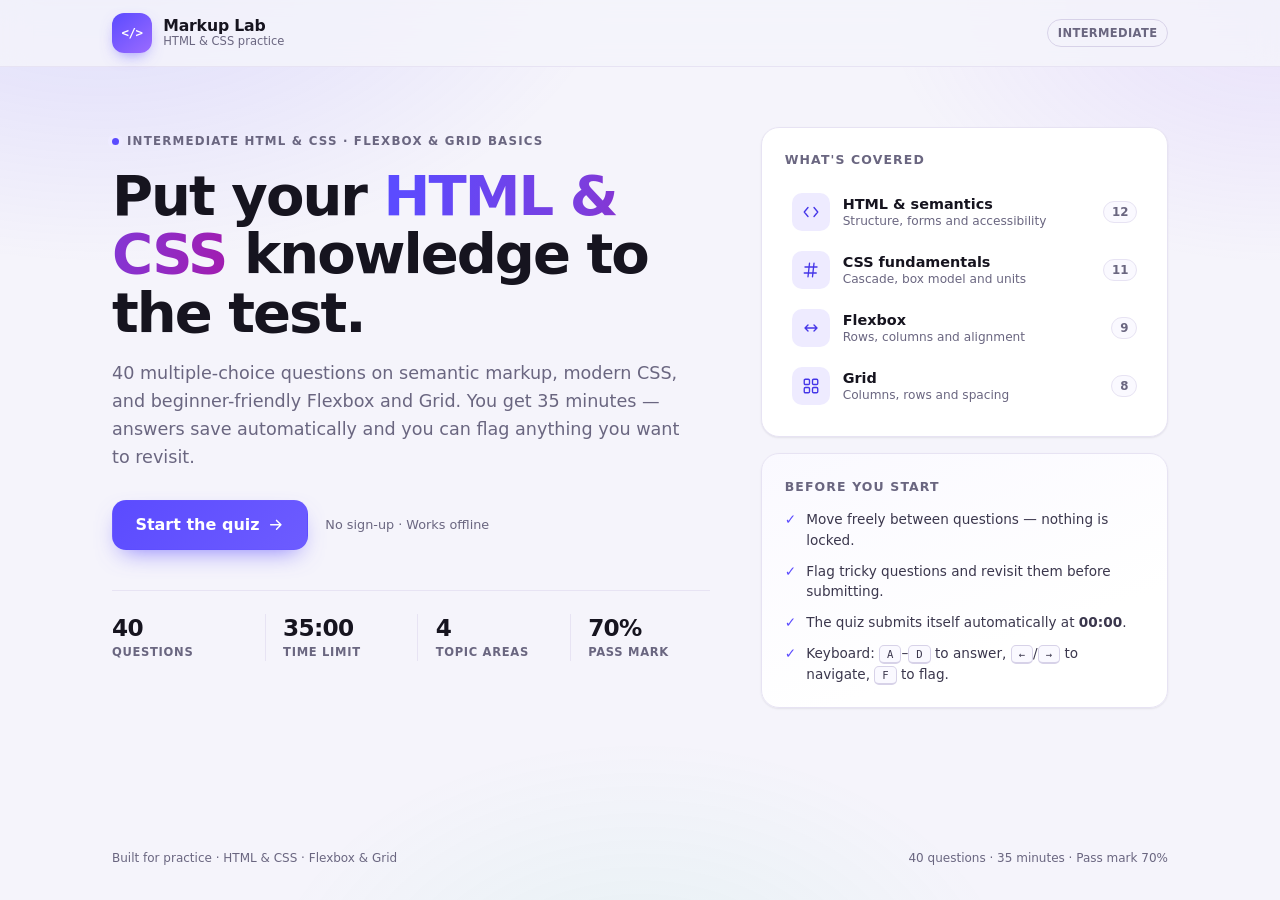
==== index.html @ 1929f426 "Add files via upload" ====
<!doctype html>
<html lang="en">
<head>
  <meta charset="utf-8" />
  <meta name="viewport" content="width=device-width, initial-scale=1" />
  <title>HTML &amp; CSS Intermediate Quiz · Flexbox &amp; Grid</title>
  <meta name="description" content="A 35-minute, 40-question HTML and CSS quiz with intermediate semantic markup and modern CSS plus beginner-friendly Flexbox and Grid rounds. Instant scoring and full answer review." />
  <meta name="theme-color" content="#f5f4fb" media="(prefers-color-scheme: light)" />
  <meta name="theme-color" content="#0c0b14" media="(prefers-color-scheme: dark)" />
  <link rel="icon" href="data:image/svg+xml,%3Csvg xmlns='http://www.w3.org/2000/svg' viewBox='0 0 64 64'%3E%3Crect width='64' height='64' rx='16' fill='%235b4bff'/%3E%3Cpath d='M22 20 12 32l10 12M42 20l10 12-10 12' fill='none' stroke='white' stroke-width='5' stroke-linecap='round' stroke-linejoin='round'/%3E%3C/svg%3E" />
  <link rel="stylesheet" href="css/styles.css" />
</head>
<body>
  <a class="skip-link" href="#main">Skip to content</a>
  <div class="page-bg" aria-hidden="true"></div>

  <header class="topbar">
    <div class="topbar-inner">
      <a class="brand" href="./">
        <span class="brand-mark" aria-hidden="true">&lt;/&gt;</span>
        <span class="brand-text"><strong>Markup Lab</strong><span>HTML &amp; CSS practice</span></span>
      </a>
      <div class="topbar-right">
        <span class="pill pill-level">Intermediate</span>
        <div class="timer" id="timer" role="timer" aria-label="Time remaining 35:00" hidden>
          <svg class="icon" viewBox="0 0 24 24" fill="none" stroke="currentColor" stroke-width="2" stroke-linecap="round" stroke-linejoin="round" aria-hidden="true">
            <circle cx="12" cy="12" r="9" />
            <path d="M12 7v5l3 2" />
          </svg>
          <span id="timer-text">35:00</span>
        </div>
      </div>
    </div>
  </header>

  <main id="main" tabindex="-1">

    <!-- ============ START ============ -->
    <section class="screen" id="screen-start" aria-labelledby="start-title">
      <div class="start-grid">
        <div class="hero">
          <p class="eyebrow"><span class="dot" aria-hidden="true"></span> Intermediate HTML &amp; CSS · Flexbox &amp; Grid basics</p>
          <h1 id="start-title">Put your <span class="grad">HTML &amp; CSS</span> knowledge to the test.</h1>
          <p class="lede">
            40 multiple-choice questions on semantic markup, modern CSS, and beginner-friendly Flexbox and Grid.
            You get 35 minutes — answers save automatically and you can flag anything you want to revisit.
          </p>

          <div class="hero-actions">
            <button class="btn btn-primary btn-lg" id="btn-start" type="button">
              Start the quiz
              <svg class="icon" viewBox="0 0 24 24" fill="none" stroke="currentColor" stroke-width="2" stroke-linecap="round" stroke-linejoin="round" aria-hidden="true">
                <path d="M5 12h14M13 6l6 6-6 6" />
              </svg>
            </button>
            <span class="hero-note">No sign-up · Works offline</span>
          </div>

          <div class="resume-card" id="resume-card" hidden>
            <div class="resume-copy">
              <strong>You have a quiz in progress.</strong>
              <p id="resume-text"></p>
            </div>
            <div class="resume-actions">
              <button class="btn btn-primary" id="btn-resume" type="button">Resume quiz</button>
              <button class="btn btn-ghost" id="btn-discard" type="button">Discard &amp; restart</button>
            </div>
          </div>

          <ul class="facts">
            <li><strong>40</strong><span>questions</span></li>
            <li><strong>35:00</strong><span>time limit</span></li>
            <li><strong>4</strong><span>topic areas</span></li>
            <li><strong>70%</strong><span>pass mark</span></li>
          </ul>
        </div>

        <aside class="start-aside">
          <div class="card topics-card">
            <h2>What's covered</h2>
            <ul class="topic-list" id="topic-list"></ul>
          </div>
          <div class="card tip-card">
            <h3>Before you start</h3>
            <ul class="checklist">
              <li>Move freely between questions — nothing is locked.</li>
              <li>Flag tricky questions and revisit them before submitting.</li>
              <li>The quiz submits itself automatically at <strong>00:00</strong>.</li>
              <li>Keyboard: <kbd>A</kbd>–<kbd>D</kbd> to answer, <kbd>←</kbd>/<kbd>→</kbd> to navigate, <kbd>F</kbd> to flag.</li>
            </ul>
          </div>
        </aside>
      </div>
    </section>

    <!-- ============ QUIZ ============ -->
    <section class="screen" id="screen-quiz" aria-labelledby="quiz-title" hidden>
      <div class="quiz-layout">
        <div class="quiz-main">
          <div class="card quiz-card">
            <div class="quiz-meta">
              <div class="quiz-meta-left">
                <span class="pill" id="q-category">Flexbox</span>
                <span class="q-count" id="q-count">Question 1 of 40</span>
              </div>
              <button class="flag-btn" id="btn-flag" type="button" aria-pressed="false">
                <svg class="icon" viewBox="0 0 24 24" fill="none" stroke="currentColor" stroke-width="2" stroke-linecap="round" stroke-linejoin="round" aria-hidden="true">
                  <path d="M5 21V4h12l-2.5 4.5L17 12H5" />
                </svg>
                <span id="flag-label">Flag</span>
              </button>
            </div>

            <div class="progress" aria-hidden="true"><span id="progress-fill"></span></div>
            <div class="progress-labels">
              <span id="answered-label">0 of 40 answered</span>
              <span id="progress-percent">0%</span>
            </div>

            <h2 class="question-text" id="quiz-title" tabindex="-1"></h2>
            <div class="options" id="options" role="radiogroup" aria-labelledby="quiz-title"></div>

            <div class="quiz-nav">
              <button class="btn btn-ghost" id="btn-prev" type="button">
                <svg class="icon" viewBox="0 0 24 24" fill="none" stroke="currentColor" stroke-width="2" stroke-linecap="round" stroke-linejoin="round" aria-hidden="true">
                  <path d="M19 12H5M11 18l-6-6 6-6" />
                </svg>
                Previous
              </button>
              <span class="autosave" id="autosave">
                <svg class="icon" viewBox="0 0 24 24" fill="none" stroke="currentColor" stroke-width="2" stroke-linecap="round" stroke-linejoin="round" aria-hidden="true">
                  <path d="M20 6 9 17l-5-5" />
                </svg>
                Saved automatically
              </span>
              <button class="btn btn-primary" id="btn-next" type="button">
                <span id="next-label">Next</span>
                <svg class="icon" viewBox="0 0 24 24" fill="none" stroke="currentColor" stroke-width="2" stroke-linecap="round" stroke-linejoin="round" aria-hidden="true">
                  <path d="M5 12h14M13 6l6 6-6 6" />
                </svg>
              </button>
            </div>
          </div>
          <p class="keyboard-hint">Tip: press <kbd>A</kbd>–<kbd>D</kbd> to answer, <kbd>F</kbd> to flag, <kbd>←</kbd>/<kbd>→</kbd> to move.</p>
        </div>

        <aside class="quiz-side">
          <div class="card palette-card">
            <div class="palette-head">
              <h2>Question map</h2>
              <span class="pill" id="palette-answered">0/40</span>
            </div>
            <div class="palette" id="palette" role="group" aria-label="Jump to a question"></div>
            <div class="palette-legend">
              <span><i class="dot-current" aria-hidden="true"></i> Current</span>
              <span><i class="dot-answered" aria-hidden="true"></i> Answered</span>
              <span><i class="dot-flagged" aria-hidden="true"></i> Flagged</span>
            </div>
            <button class="btn btn-submit" id="btn-submit" type="button">Submit quiz</button>
          </div>
        </aside>
      </div>
    </section>

    <!-- ============ RESULTS ============ -->
    <section class="screen" id="screen-result" aria-labelledby="result-title" hidden>
      <div class="card result-hero">
        <div class="score-ring" id="score-ring" role="img" aria-label="Score">
          <div>
            <strong id="score-percent">0%</strong>
            <span id="score-fraction">0 / 40 correct</span>
          </div>
        </div>
        <div class="result-copy">
          <p class="eyebrow" id="result-eyebrow">Quiz complete</p>
          <h1 id="result-title">Nice work.</h1>
          <p class="lede" id="result-summary"></p>
          <div class="result-stats">
            <div><strong id="stat-correct">0</strong><span>Correct</span></div>
            <div><strong id="stat-incorrect">0</strong><span>Incorrect</span></div>
            <div><strong id="stat-unanswered">0</strong><span>Unanswered</span></div>
            <div><strong id="stat-time">00:00</strong><span>Time used</span></div>
          </div>
          <div class="result-actions">
            <button class="btn btn-primary" id="btn-retake" type="button">Try again</button>
            <button class="btn btn-ghost" id="btn-review" type="button">Review answers</button>
          </div>
        </div>
      </div>

      <div class="card breakdown-card">
        <h2>Performance by topic</h2>
        <div id="breakdown"></div>
      </div>

      <div class="review-head" id="review">
        <h2>Answer review</h2>
        <div class="filter-tabs" aria-label="Filter answer review">
          <button type="button" data-filter="all" aria-pressed="true">All</button>
          <button type="button" data-filter="incorrect" aria-pressed="false">Incorrect</button>
          <button type="button" data-filter="flagged" aria-pressed="false">Flagged</button>
        </div>
      </div>
      <div class="review-list" id="review-list"></div>
    </section>

    <noscript>
      <p class="noscript">This quiz needs JavaScript enabled to run. Please enable it and reload the page.</p>
    </noscript>
  </main>

  <footer class="site-footer">
    <p>Built for practice · HTML &amp; CSS · Flexbox &amp; Grid</p>
    <p class="footer-meta">40 questions · 35 minutes · Pass mark 70%</p>
  </footer>

  <div class="sr-only" id="live-region" role="status" aria-live="polite"></div>

  <dialog class="dialog" id="submit-dialog" aria-labelledby="dialog-title" aria-describedby="dialog-body">
    <form method="dialog">
      <h2 id="dialog-title">Submit your quiz?</h2>
      <p id="dialog-body"></p>
      <div class="dialog-actions">
        <button class="btn btn-ghost" value="cancel" type="submit">Keep working</button>
        <button class="btn btn-primary" value="confirm" id="dialog-confirm" type="submit">Submit quiz</button>
      </div>
    </form>
  </dialog>

  <script src="js/questions.js" defer></script>
  <script src="js/app.js" defer></script>
</body>
</html>
---- css/styles.css ----
/* ============================================================
   Markup Lab — HTML & CSS intermediate quiz
   ============================================================ */

:root {
  color-scheme: light dark;

  --bg: #f5f4fb;
  --surface: #ffffff;
  --surface-2: #faf9ff;
  --ink: #16141f;
  --ink-2: #3b374d;
  --muted: #6a6680;
  --line: #e7e3f3;
  --line-strong: #d7d2e8;

  --accent: #5b4bff;
  --accent-strong: #4536e8;
  --accent-soft: #eeebff;
  --violet: #9b6bff;
  --btn-bg: #5b4bff;
  --btn-bg-2: #6d5cff;

  --ok: #067a55;
  --ok-soft: #e3f8ef;
  --bad: #c22b30;
  --bad-soft: #fdecec;
  --warn: #8f5b00;
  --warn-soft: #fff5e0;

  --code-bg: #f1eefb;
  --topbar-bg: rgba(245, 244, 251, 0.82);

  --shadow-sm: 0 1px 2px rgba(22, 20, 31, 0.05), 0 1px 3px rgba(22, 20, 31, 0.04);
  --shadow: 0 18px 44px -20px rgba(40, 30, 90, 0.28), 0 2px 8px rgba(40, 30, 90, 0.05);

  --radius: 18px;
  --radius-sm: 12px;

  --font: ui-sans-serif, system-ui, -apple-system, "Segoe UI", Roboto, Helvetica, Arial, sans-serif;
  --mono: ui-monospace, "SF Mono", "Cascadia Code", Menlo, Consolas, monospace;
}

@media (prefers-color-scheme: dark) {
  :root {
    --bg: #0c0b14;
    --surface: #15131f;
    --surface-2: #1b1929;
    --ink: #f4f2ff;
    --ink-2: #d6d2e6;
    --muted: #9d98b5;
    --line: #29263a;
    --line-strong: #3a3650;

    --accent: #8b7bff;
    --accent-strong: #b3a8ff;
    --accent-soft: #221f3d;
    --violet: #b18cff;

    --ok: #34d399;
    --ok-soft: #102a22;
    --bad: #ff6b70;
    --bad-soft: #2c1417;
    --warn: #fbbf24;
    --warn-soft: #2a2110;

    --code-bg: #1d1a2e;
    --topbar-bg: rgba(12, 11, 20, 0.8);

    --shadow-sm: 0 1px 2px rgba(0, 0, 0, 0.35);
    --shadow: 0 18px 44px -18px rgba(0, 0, 0, 0.75);
  }
}

*,
*::before,
*::after {
  box-sizing: border-box;
}

html {
  -webkit-text-size-adjust: 100%;
  scroll-behavior: smooth;
}

body {
  margin: 0;
  min-height: 100vh;
  display: flex;
  flex-direction: column;
  font-family: var(--font);
  font-size: 16px;
  line-height: 1.6;
  color: var(--ink);
  background: var(--bg);
  -webkit-font-smoothing: antialiased;
}

main {
  flex: 1;
  width: 100%;
  max-width: 1120px;
  margin: 0 auto;
  padding: clamp(1.5rem, 4vw, 3rem) clamp(1rem, 3vw, 2rem) 4rem;
  outline: none;
}

[hidden] {
  display: none !important;
}

img,
svg {
  display: block;
}

button,
input {
  font: inherit;
  color: inherit;
}

h1,
h2,
h3,
p {
  margin-top: 0;
}

code {
  font-family: var(--mono);
  font-size: 0.88em;
  background: var(--code-bg);
  border: 1px solid var(--line);
  border-radius: 6px;
  padding: 0.08em 0.34em;
  overflow-wrap: anywhere;
}

kbd {
  display: inline-block;
  min-width: 1.4rem;
  padding: 0.05rem 0.32rem;
  border: 1px solid var(--line-strong);
  border-bottom-width: 2px;
  border-radius: 5px;
  background: var(--surface-2);
  font-family: var(--mono);
  font-size: 0.78em;
  line-height: 1.35;
  text-align: center;
  color: var(--ink-2);
}

::selection {
  background: var(--accent);
  color: #fff;
}

:focus-visible {
  outline: 2px solid var(--accent);
  outline-offset: 2px;
}

.icon {
  width: 1.1em;
  height: 1.1em;
  flex: none;
}

.sr-only {
  position: absolute !important;
  width: 1px;
  height: 1px;
  padding: 0;
  margin: -1px;
  overflow: hidden;
  clip: rect(0 0 0 0);
  white-space: nowrap;
  border: 0;
}

.skip-link {
  position: fixed;
  top: 0.75rem;
  left: 0.75rem;
  z-index: 100;
  padding: 0.6rem 0.9rem;
  border-radius: 10px;
  background: var(--ink);
  color: var(--bg);
  font-weight: 600;
  text-decoration: none;
  transform: translateY(-160%);
  transition: transform 0.18s ease;
}

.skip-link:focus {
  transform: translateY(0);
}

/* ---------- Background & top bar ---------- */

.page-bg {
  position: fixed;
  inset: 0;
  z-index: -1;
  pointer-events: none;
  background:
    radial-gradient(55rem 35rem at 8% -8%, rgba(91, 75, 255, 0.16), transparent 60%),
    radial-gradient(45rem 30rem at 100% 0%, rgba(155, 107, 255, 0.14), transparent 55%),
    radial-gradient(40rem 28rem at 50% 112%, rgba(52, 211, 153, 0.08), transparent 60%);
}

.topbar {
  position: sticky;
  top: 0;
  z-index: 20;
  background: var(--topbar-bg);
  backdrop-filter: blur(14px);
  -webkit-backdrop-filter: blur(14px);
  border-bottom: 1px solid var(--line);
}

.topbar-inner {
  width: 100%;
  max-width: 1120px;
  margin: 0 auto;
  padding: 0.8rem clamp(1rem, 3vw, 2rem);
  display: flex;
  align-items: center;
  justify-content: space-between;
  gap: 1rem;
}

.brand {
  display: inline-flex;
  align-items: center;
  gap: 0.7rem;
  text-decoration: none;
  color: var(--ink);
}

.brand-mark {
  display: grid;
  place-items: center;
  width: 40px;
  height: 40px;
  border-radius: 12px;
  background: linear-gradient(140deg, var(--btn-bg), var(--violet));
  color: #fff;
  font-family: var(--mono);
  font-size: 0.78rem;
  font-weight: 700;
  letter-spacing: -0.04em;
  box-shadow: 0 6px 16px -6px rgba(91, 75, 255, 0.7);
}

.brand-text {
  display: grid;
  line-height: 1.15;
}

.brand-text strong {
  font-size: 0.98rem;
  font-weight: 700;
  letter-spacing: -0.01em;
}

.brand-text span {
  font-size: 0.72rem;
  color: var(--muted);
}

.topbar-right {
  display: flex;
  align-items: center;
  gap: 0.6rem;
}

.pill {
  display: inline-flex;
  align-items: center;
  gap: 0.3rem;
  padding: 0.24rem 0.6rem;
  border-radius: 999px;
  background: var(--accent-soft);
  color: var(--accent-strong);
  border: 1px solid transparent;
  font-size: 0.72rem;
  font-weight: 700;
  letter-spacing: 0.03em;
  text-transform: uppercase;
  white-space: nowrap;
}

.pill-level {
  background: transparent;
  border-color: var(--line-strong);
  color: var(--muted);
}

.timer {
  display: flex;
  align-items: center;
  gap: 0.4rem;
  padding: 0.38rem 0.75rem;
  border-radius: 999px;
  border: 1px solid var(--line);
  background: var(--surface);
  box-shadow: var(--shadow-sm);
  font-weight: 700;
  font-variant-numeric: tabular-nums;
  letter-spacing: 0.01em;
  font-size: 0.92rem;
}

.timer .icon {
  width: 1rem;
  height: 1rem;
  color: var(--muted);
}

.timer.is-warning {
  color: var(--warn);
  background: var(--warn-soft);
  border-color: color-mix(in srgb, var(--warn) 35%, transparent);
}

.timer.is-warning .icon {
  color: var(--warn);
}

.timer.is-danger {
  color: var(--bad);
  background: var(--bad-soft);
  border-color: color-mix(in srgb, var(--bad) 35%, transparent);
  animation: timer-pulse 1.4s ease-in-out infinite;
}

.timer.is-danger .icon {
  color: var(--bad);
}

/* ---------- Buttons ---------- */

.btn {
  display: inline-flex;
  align-items: center;
  justify-content: center;
  gap: 0.45rem;
  padding: 0.68rem 1.05rem;
  border: 1px solid transparent;
  border-radius: var(--radius-sm);
  background: transparent;
  font-size: 0.92rem;
  font-weight: 650;
  line-height: 1.2;
  text-decoration: none;
  cursor: pointer;
  transition: transform 0.15s ease, box-shadow 0.15s ease, background 0.15s ease,
    border-color 0.15s ease, color 0.15s ease;
}

.btn:disabled {
  opacity: 0.4;
  cursor: not-allowed;
  transform: none !important;
  box-shadow: none !important;
}

.btn-primary {
  background: linear-gradient(135deg, var(--btn-bg), var(--btn-bg-2));
  color: #fff;
  box-shadow: 0 10px 24px -10px rgba(91, 75, 255, 0.75);
}

.btn-primary:hover:not(:disabled) {
  transform: translateY(-1px);
  box-shadow: 0 14px 28px -10px rgba(91, 75, 255, 0.85);
}

.btn-ghost {
  background: var(--surface);
  border-color: var(--line-strong);
  color: var(--ink-2);
}

.btn-ghost:hover:not(:disabled) {
  background: var(--surface-2);
  border-color: var(--muted);
}

.btn-lg {
  padding: 0.92rem 1.4rem;
  font-size: 1rem;
  border-radius: 14px;
}

.btn-submit {
  width: 100%;
  margin-top: 1.1rem;
  background: var(--ink);
  color: var(--bg);
}

.btn-submit:hover {
  transform: translateY(-1px);
  box-shadow: var(--shadow-sm);
}

/* ---------- Shared pieces ---------- */

.card {
  background: var(--surface);
  border: 1px solid var(--line);
  border-radius: var(--radius);
  box-shadow: var(--shadow-sm);
}

.eyebrow {
  display: inline-flex;
  align-items: center;
  gap: 0.5rem;
  margin: 0 0 1rem;
  font-size: 0.74rem;
  font-weight: 700;
  letter-spacing: 0.1em;
  text-transform: uppercase;
  color: var(--muted);
}

.eyebrow .dot {
  width: 7px;
  height: 7px;
  border-radius: 50%;
  background: var(--accent);
  box-shadow: 0 0 0 4px var(--accent-soft);
}

.screen {
  animation: rise 0.35s ease both;
}

h1 {
  font-size: clamp(2.25rem, 5vw, 3.5rem);
  line-height: 1.05;
  letter-spacing: -0.035em;
  font-weight: 800;
  margin-bottom: 1rem;
}

.grad {
  background: linear-gradient(100deg, #5b4bff 5%, #7a3fe0 55%, #a21caf 100%);
  -webkit-background-clip: text;
  background-clip: text;
  color: transparent;
}

@media (prefers-color-scheme: dark) {
  .grad {
    background: linear-gradient(100deg, var(--accent) 5%, var(--violet) 55%, #e879f9 100%);
    -webkit-background-clip: text;
    background-clip: text;
  }
}

.lede {
  max-width: 36rem;
  margin-bottom: 1.75rem;
  color: var(--muted);
  font-size: clamp(1rem, 1.5vw, 1.1rem);
}

/* ---------- Start screen ---------- */

.start-grid {
  display: grid;
  grid-template-columns: minmax(0, 1.25fr) minmax(0, 0.85fr);
  gap: clamp(1.5rem, 4vw, 3.5rem);
  align-items: start;
  padding-top: 0.75rem;
}

.hero-actions {
  display: flex;
  flex-wrap: wrap;
  align-items: center;
  gap: 0.9rem 1.1rem;
}

.hero-note {
  font-size: 0.8rem;
  color: var(--muted);
}

.resume-card {
  display: flex;
  flex-wrap: wrap;
  align-items: center;
  justify-content: space-between;
  gap: 0.9rem 1.25rem;
  margin-top: 1.4rem;
  padding: 1rem 1.15rem;
  border: 1px dashed color-mix(in srgb, var(--accent) 55%, transparent);
  border-radius: 14px;
  background: var(--accent-soft);
}

.resume-copy strong {
  display: block;
  font-size: 0.95rem;
  margin-bottom: 0.1rem;
}

.resume-copy p {
  margin: 0;
  font-size: 0.86rem;
  color: var(--ink-2);
}

.resume-copy p strong {
  display: inline;
  font-size: inherit;
  color: var(--accent-strong);
  font-variant-numeric: tabular-nums;
}

.resume-actions {
  display: flex;
  flex-wrap: wrap;
  gap: 0.5rem;
}

.resume-actions .btn {
  padding: 0.55rem 0.9rem;
  font-size: 0.85rem;
}

.facts {
  display: grid;
  grid-template-columns: repeat(4, 1fr);
  gap: 0.75rem;
  margin: 2.5rem 0 0;
  padding: 1.4rem 0 0;
  border-top: 1px solid var(--line);
  list-style: none;
}

.facts li {
  display: grid;
  gap: 0.1rem;
}

.facts li + li {
  padding-left: 1.1rem;
  border-left: 1px solid var(--line);
}

.facts strong {
  font-size: 1.45rem;
  font-weight: 800;
  letter-spacing: -0.03em;
  line-height: 1.2;
}

.facts span {
  font-size: 0.72rem;
  font-weight: 600;
  letter-spacing: 0.06em;
  text-transform: uppercase;
  color: var(--muted);
}

.start-aside {
  display: grid;
  gap: 1rem;
}

.topics-card,
.tip-card {
  padding: 1.4rem;
}

.topics-card h2 {
  margin-bottom: 0.9rem;
  font-size: 0.78rem;
  font-weight: 700;
  letter-spacing: 0.09em;
  text-transform: uppercase;
  color: var(--muted);
}

.topic-list {
  display: grid;
  gap: 0.15rem;
  margin: 0;
  padding: 0;
  list-style: none;
}

.topic-item {
  display: flex;
  align-items: center;
  gap: 0.8rem;
  padding: 0.55rem 0.45rem;
  border-radius: 10px;
}

.topic-item:hover {
  background: var(--surface-2);
}

.topic-icon {
  display: grid;
  place-items: center;
  flex: none;
  width: 38px;
  height: 38px;
  border-radius: 10px;
  background: var(--accent-soft);
  color: var(--accent-strong);
}

.topic-icon svg {
  width: 18px;
  height: 18px;
}

.topic-copy {
  display: grid;
  line-height: 1.3;
  min-width: 0;
}

.topic-copy strong {
  font-size: 0.9rem;
  font-weight: 650;
}

.topic-copy span {
  font-size: 0.76rem;
  color: var(--muted);
}

.topic-count {
  margin-left: auto;
  flex: none;
  padding: 0.05rem 0.5rem;
  border: 1px solid var(--line);
  border-radius: 999px;
  background: var(--surface-2);
  color: var(--muted);
  font-size: 0.74rem;
  font-weight: 700;
  font-variant-numeric: tabular-nums;
}

.tip-card {
  background: linear-gradient(160deg, var(--surface-2), var(--surface) 70%);
}

.tip-card h3 {
  margin-bottom: 0.8rem;
  font-size: 0.78rem;
  font-weight: 700;
  letter-spacing: 0.09em;
  text-transform: uppercase;
  color: var(--muted);
}

.checklist {
  display: grid;
  gap: 0.65rem;
  margin: 0;
  padding: 0;
  list-style: none;
}

.checklist li {
  position: relative;
  padding-left: 1.35rem;
  font-size: 0.85rem;
  color: var(--ink-2);
  line-height: 1.5;
}

.checklist li::before {
  content: "✓";
  position: absolute;
  left: 0;
  top: 0;
  color: var(--accent);
  font-weight: 800;
}

/* ---------- Quiz screen ---------- */

.quiz-layout {
  display: grid;
  grid-template-columns: minmax(0, 1fr) 286px;
  gap: 1.25rem;
  align-items: start;
}

.quiz-side {
  position: sticky;
  top: 82px;
}

.quiz-card {
  padding: clamp(1.25rem, 3vw, 2.25rem);
}

.quiz-meta {
  display: flex;
  align-items: center;
  justify-content: space-between;
  gap: 1rem;
}

.quiz-meta-left {
  display: flex;
  align-items: center;
  gap: 0.65rem;
  min-width: 0;
}

.q-count {
  font-size: 0.82rem;
  color: var(--muted);
  white-space: nowrap;
}

.flag-btn {
  display: inline-flex;
  align-items: center;
  gap: 0.35rem;
  padding: 0.38rem 0.7rem;
  border: 1px solid var(--line);
  border-radius: 999px;
  background: var(--surface);
  color: var(--muted);
  font-size: 0.8rem;
  font-weight: 650;
  cursor: pointer;
  transition: color 0.15s ease, background 0.15s ease, border-color 0.15s ease;
}

.flag-btn:hover {
  border-color: var(--line-strong);
  color: var(--ink-2);
}

.flag-btn.is-active {
  color: var(--warn);
  background: var(--warn-soft);
  border-color: color-mix(in srgb, var(--warn) 35%, transparent);
}

.flag-btn .icon {
  width: 0.95rem;
  height: 0.95rem;
}

.progress {
  height: 7px;
  margin-top: 1.2rem;
  border-radius: 999px;
  background: var(--line);
  overflow: hidden;
}

.progress span {
  display: block;
  width: 0%;
  height: 100%;
  border-radius: inherit;
  background: linear-gradient(90deg, var(--accent), var(--violet));
  transition: width 0.3s ease;
}

.progress-labels {
  display: flex;
  align-items: center;
  justify-content: space-between;
  gap: 1rem;
  margin-top: 0.4rem;
  font-size: 0.74rem;
  color: var(--muted);
  font-variant-numeric: tabular-nums;
}

.question-text {
  margin: 1.5rem 0 0;
  font-size: clamp(1.15rem, 2.2vw, 1.45rem);
  font-weight: 650;
  line-height: 1.45;
  letter-spacing: -0.015em;
  outline: none;
  text-wrap: pretty;
}

.question-text code {
  font-size: 0.86em;
}

.options {
  display: grid;
  gap: 0.6rem;
  margin: 1.4rem 0 1.8rem;
}

.option {
  position: relative;
  display: flex;
  align-items: flex-start;
  gap: 0.85rem;
  padding: 0.9rem 1rem;
  border: 1px solid var(--line);
  border-radius: 14px;
  background: var(--surface);
  cursor: pointer;
  transition: border-color 0.15s ease, background 0.15s ease, transform 0.15s ease;
}

.option:hover {
  border-color: var(--line-strong);
  background: var(--surface-2);
}

.option input {
  position: absolute;
  width: 1px;
  height: 1px;
  opacity: 0;
  pointer-events: none;
}

.option:has(input:focus-visible) {
  outline: 2px solid var(--accent);
  outline-offset: 2px;
}

.option-letter {
  display: grid;
  place-items: center;
  flex: none;
  width: 1.9rem;
  height: 1.9rem;
  border-radius: 9px;
  border: 1px solid var(--line);
  background: var(--surface-2);
  color: var(--muted);
  font-size: 0.78rem;
  font-weight: 800;
  line-height: 1;
  transition: background 0.15s ease, color 0.15s ease, border-color 0.15s ease;
}

.option-text {
  padding-top: 0.2rem;
  font-size: 0.94rem;
  line-height: 1.5;
  color: var(--ink-2);
  overflow-wrap: anywhere;
}

.option.is-selected {
  border-color: var(--accent);
  background: var(--accent-soft);
  box-shadow: 0 0 0 1px var(--accent);
}

.option.is-selected .option-letter {
  background: var(--accent);
  border-color: var(--accent);
  color: #fff;
}

.option.is-selected .option-text {
  color: var(--ink);
}

.quiz-nav {
  display: flex;
  flex-wrap: wrap;
  align-items: center;
  justify-content: space-between;
  gap: 0.75rem;
  padding-top: 1.25rem;
  border-top: 1px solid var(--line);
}

.autosave {
  display: inline-flex;
  align-items: center;
  gap: 0.3rem;
  font-size: 0.75rem;
  color: var(--muted);
}

.autosave .icon {
  width: 0.9rem;
  height: 0.9rem;
  color: var(--ok);
}

.autosave.is-flashing {
  animation: saved 0.9s ease;
}

.keyboard-hint {
  margin: 0.9rem 0 0;
  text-align: center;
  font-size: 0.76rem;
  color: var(--muted);
}

.palette-card {
  padding: 1.2rem;
}

.palette-head {
  display: flex;
  align-items: center;
  justify-content: space-between;
  gap: 0.5rem;
}

.palette-head h2 {
  margin: 0;
  font-size: 0.78rem;
  font-weight: 700;
  letter-spacing: 0.09em;
  text-transform: uppercase;
  color: var(--muted);
}

.palette-head .pill {
  font-size: 0.7rem;
  letter-spacing: 0;
  text-transform: none;
}

.palette {
  display: grid;
  grid-template-columns: repeat(auto-fill, minmax(36px, 1fr));
  gap: 0.38rem;
  margin: 0.9rem 0;
}

.palette-btn {
  position: relative;
  aspect-ratio: 1;
  display: grid;
  place-items: center;
  padding: 0;
  border: 1px solid var(--line);
  border-radius: 9px;
  background: var(--surface);
  color: var(--ink-2);
  font-size: 0.78rem;
  font-weight: 650;
  font-variant-numeric: tabular-nums;
  cursor: pointer;
  transition: background 0.12s ease, border-color 0.12s ease, color 0.12s ease;
}

.palette-btn:hover {
  border-color: var(--line-strong);
  background: var(--surface-2);
}

.palette-btn.is-answered {
  background: var(--accent-soft);
  border-color: transparent;
  color: var(--accent-strong);
  font-weight: 750;
}

.palette-btn.is-current {
  background: var(--accent);
  border-color: var(--accent);
  color: #fff;
  box-shadow: 0 5px 12px -5px rgba(91, 75, 255, 0.7);
}

.palette-btn.is-flagged::after {
  content: "";
  position: absolute;
  top: 3px;
  right: 3px;
  width: 5px;
  height: 5px;
  border-radius: 50%;
  background: var(--warn);
}

.palette-btn.is-current.is-flagged::after {
  background: #fff;
}

.palette-legend {
  display: flex;
  flex-wrap: wrap;
  gap: 0.35rem 0.8rem;
  font-size: 0.68rem;
  color: var(--muted);
}

.palette-legend span {
  display: inline-flex;
  align-items: center;
  gap: 0.3rem;
}

.palette-legend i {
  width: 7px;
  height: 7px;
  border-radius: 50%;
}

.dot-current {
  background: var(--accent);
}

.dot-answered {
  background: var(--accent-soft);
  border: 1px solid var(--accent);
}

.dot-flagged {
  background: var(--warn);
}

/* ---------- Results ---------- */

.result-hero {
  display: grid;
  grid-template-columns: 200px minmax(0, 1fr);
  gap: clamp(1.5rem, 4vw, 3rem);
  align-items: center;
  padding: clamp(1.5rem, 4vw, 2.5rem);
}

.score-ring {
  --p: 0;
  --ring-color: var(--accent);
  position: relative;
  width: 100%;
  max-width: 200px;
  aspect-ratio: 1;
  margin-inline: auto;
  display: grid;
  place-items: center;
  border-radius: 50%;
  background: conic-gradient(from -90deg, var(--ring-color) calc(var(--p) * 1%), var(--line) 0);
  transition: background 0.6s ease;
}

.score-ring::before {
  content: "";
  position: absolute;
  inset: 13px;
  border-radius: 50%;
  background: var(--surface);
  box-shadow: inset 0 0 0 1px var(--line);
}

.score-ring > div {
  position: relative;
  display: grid;
  justify-items: center;
}

.score-ring.is-pass {
  --ring-color: var(--ok);
}

#score-percent {
  font-size: 2.6rem;
  font-weight: 800;
  letter-spacing: -0.045em;
  line-height: 1;
}

#score-fraction {
  margin-top: 0.4rem;
  font-size: 0.68rem;
  font-weight: 600;
  letter-spacing: 0.07em;
  text-transform: uppercase;
  color: var(--muted);
}

.result-copy h1 {
  font-size: clamp(1.9rem, 3.6vw, 2.5rem);
  margin-bottom: 0.6rem;
}

.result-copy .lede {
  margin-bottom: 1.4rem;
}

.result-stats {
  display: grid;
  grid-template-columns: repeat(4, minmax(0, 1fr));
  gap: 0.6rem;
}

.result-stats > div {
  padding: 0.65rem 0.8rem;
  border: 1px solid var(--line);
  border-radius: 12px;
  background: var(--surface-2);
}

.result-stats strong {
  display: block;
  font-size: 1.2rem;
  font-weight: 800;
  letter-spacing: -0.02em;
  line-height: 1.25;
  font-variant-numeric: tabular-nums;
}

.result-stats span {
  font-size: 0.7rem;
  font-weight: 600;
  letter-spacing: 0.04em;
  text-transform: uppercase;
  color: var(--muted);
}

.result-actions {
  display: flex;
  flex-wrap: wrap;
  gap: 0.6rem;
  margin-top: 1.4rem;
}

.breakdown-card {
  margin-top: 1.25rem;
  padding: clamp(1.25rem, 3vw, 1.75rem);
}

.breakdown-card h2 {
  margin-bottom: 0.6rem;
  font-size: 0.78rem;
  font-weight: 700;
  letter-spacing: 0.09em;
  text-transform: uppercase;
  color: var(--muted);
}

.breakdown-row {
  display: grid;
  grid-template-columns: minmax(0, 1.1fr) minmax(0, 2fr) 3.2rem;
  align-items: center;
  gap: 1rem;
  padding: 0.7rem 0;
  border-bottom: 1px solid var(--line);
}

.breakdown-row:last-child {
  border-bottom: 0;
  padding-bottom: 0;
}

.breakdown-label {
  display: grid;
  line-height: 1.3;
}

.breakdown-label strong {
  font-size: 0.88rem;
  font-weight: 650;
}

.breakdown-label span {
  font-size: 0.74rem;
  color: var(--muted);
}

.bar {
  height: 8px;
  border-radius: 999px;
  background: var(--line);
  overflow: hidden;
}

.bar span {
  display: block;
  height: 100%;
  border-radius: inherit;
  background: linear-gradient(90deg, var(--accent), var(--violet));
  transition: width 0.5s ease;
}

.breakdown-pct {
  text-align: right;
  font-size: 0.85rem;
  font-weight: 750;
  font-variant-numeric: tabular-nums;
}

.review-head {
  display: flex;
  flex-wrap: wrap;
  align-items: center;
  justify-content: space-between;
  gap: 0.8rem;
  margin: 2.25rem 0 1rem;
  scroll-margin-top: 90px;
}

.review-head h2 {
  margin: 0;
  font-size: 1.3rem;
  letter-spacing: -0.02em;
}

.filter-tabs {
  display: inline-flex;
  gap: 0.2rem;
  padding: 0.25rem;
  border: 1px solid var(--line);
  border-radius: 999px;
  background: var(--surface);
}

.filter-tabs button {
  padding: 0.36rem 0.8rem;
  border: 0;
  border-radius: 999px;
  background: transparent;
  color: var(--muted);
  font-size: 0.78rem;
  font-weight: 650;
  cursor: pointer;
  transition: background 0.15s ease, color 0.15s ease;
}

.filter-tabs button:hover {
  color: var(--ink);
}

.filter-tabs button[aria-pressed="true"] {
  background: var(--accent-soft);
  color: var(--accent-strong);
}

.review-list {
  display: grid;
  gap: 0.75rem;
}

.review-item {
  padding: 1.1rem 1.25rem;
  border: 1px solid var(--line);
  border-left: 3px solid var(--line-strong);
  border-radius: 14px;
  background: var(--surface);
}

.review-item.is-correct {
  border-left-color: var(--ok);
}

.review-item.is-incorrect {
  border-left-color: var(--bad);
}

.review-item.is-unanswered {
  border-left-color: var(--warn);
}

.review-top {
  display: flex;
  flex-wrap: wrap;
  align-items: center;
  gap: 0.5rem;
  margin-bottom: 0.35rem;
}

.review-num {
  font-family: var(--mono);
  font-size: 0.72rem;
  color: var(--muted);
}

.review-top .pill {
  font-size: 0.64rem;
  padding: 0.15rem 0.45rem;
}

.review-status {
  margin-left: auto;
  font-size: 0.68rem;
  font-weight: 750;
  letter-spacing: 0.06em;
  text-transform: uppercase;
}

.is-correct .review-status {
  color: var(--ok);
}

.is-incorrect .review-status {
  color: var(--bad);
}

.is-unanswered .review-status {
  color: var(--warn);
}

.review-item h3 {
  margin: 0.15rem 0 0.7rem;
  font-size: 0.98rem;
  font-weight: 600;
  line-height: 1.5;
}

.review-answer {
  margin: 0.2rem 0;
  font-size: 0.87rem;
  color: var(--ink-2);
  line-height: 1.55;
  overflow-wrap: anywhere;
}

.review-label {
  display: inline-block;
  margin-right: 0.35rem;
  font-size: 0.66rem;
  font-weight: 750;
  letter-spacing: 0.06em;
  text-transform: uppercase;
  color: var(--muted);
}

.review-answer.is-correct-answer .review-label {
  color: var(--ok);
}

.review-explanation {
  margin: 0.75rem 0 0;
  padding-top: 0.7rem;
  border-top: 1px dashed var(--line);
  font-size: 0.85rem;
  color: var(--muted);
  line-height: 1.6;
}

.review-empty {
  padding: 1.75rem;
  border: 1px dashed var(--line-strong);
  border-radius: 14px;
  text-align: center;
  color: var(--muted);
  font-size: 0.9rem;
  background: var(--surface);
}

/* ---------- Dialog ---------- */

.dialog {
  width: calc(100% - 2rem);
  max-width: 440px;
  padding: 0;
  border: 0;
  border-radius: 20px;
  background: var(--surface);
  color: var(--ink);
  box-shadow: 0 30px 70px -20px rgba(10, 8, 30, 0.55);
}

.dialog::backdrop {
  background: rgba(14, 10, 32, 0.55);
  backdrop-filter: blur(3px);
}

.dialog form {
  padding: 1.6rem;
}

.dialog h2 {
  margin-bottom: 0.5rem;
  font-size: 1.25rem;
  letter-spacing: -0.02em;
}

.dialog p {
  margin-bottom: 1.4rem;
  font-size: 0.92rem;
  color: var(--muted);
  line-height: 1.6;
}

.dialog-actions {
  display: flex;
  flex-wrap: wrap;
  justify-content: flex-end;
  gap: 0.55rem;
}

/* ---------- Footer ---------- */

.site-footer {
  width: 100%;
  max-width: 1120px;
  margin: 0 auto;
  padding: 1.5rem clamp(1rem, 3vw, 2rem) 2rem;
  display: flex;
  flex-wrap: wrap;
  justify-content: space-between;
  gap: 0.4rem 1rem;
  font-size: 0.75rem;
  color: var(--muted);
}

.site-footer p {
  margin: 0;
}

.noscript {
  padding: 1rem 1.2rem;
  border: 1px solid var(--bad);
  border-radius: 12px;
  background: var(--bad-soft);
  color: var(--bad);
}

/* ---------- Motion ---------- */

@keyframes rise {
  from {
    opacity: 0;
    transform: translateY(8px);
  }
  to {
    opacity: 1;
    transform: translateY(0);
  }
}

@keyframes timer-pulse {
  0%,
  100% {
    opacity: 1;
  }
  50% {
    opacity: 0.6;
  }
}

@keyframes saved {
  0% {
    opacity: 0.35;
    color: var(--accent-strong);
  }
  30% {
    opacity: 1;
  }
  100% {
    opacity: 1;
    color: var(--muted);
  }
}

/* ---------- Responsive ---------- */

@media (max-width: 980px) {
  .start-grid {
    grid-template-columns: minmax(0, 1fr);
  }

  .start-aside {
    grid-template-columns: repeat(2, minmax(0, 1fr));
    align-items: start;
  }

  .quiz-layout {
    grid-template-columns: minmax(0, 1fr);
  }

  .quiz-side {
    position: static;
  }

  .result-hero {
    grid-template-columns: 160px minmax(0, 1fr);
  }

  .score-ring {
    max-width: 160px;
  }
}

@media (max-width: 720px) {
  .pill-level {
    display: none;
  }

  .start-aside {
    grid-template-columns: minmax(0, 1fr);
  }

  .result-hero {
    grid-template-columns: minmax(0, 1fr);
    text-align: left;
  }

  .score-ring {
    max-width: 150px;
    margin-inline: 0;
  }

  .result-stats {
    grid-template-columns: repeat(2, minmax(0, 1fr));
  }

  .breakdown-row {
    grid-template-columns: minmax(0, 1fr) 3.2rem;
    gap: 0.35rem 0.75rem;
  }

  .breakdown-row .bar {
    grid-column: 1 / -1;
    grid-row: 2;
  }

  .breakdown-pct {
    grid-column: 2;
    grid-row: 1;
  }

  .review-head {
    align-items: flex-start;
  }

  .filter-tabs {
    max-width: 100%;
    flex-wrap: wrap;
    border-radius: 14px;
  }
}

@media (max-width: 560px) {
  .brand-text span {
    display: none;
  }

  .topbar-inner {
    padding-block: 0.65rem;
  }

  .facts {
    grid-template-columns: repeat(2, minmax(0, 1fr));
    gap: 1rem 0.75rem;
  }

  .facts li:nth-child(odd) {
    padding-left: 0;
    border-left: 0;
  }

  .facts li:nth-child(even) {
    padding-left: 1rem;
    border-left: 1px solid var(--line);
  }

  .quiz-nav {
    justify-content: space-between;
  }

  .autosave {
    order: 3;
    width: 100%;
    justify-content: center;
  }

  .quiz-nav .btn {
    flex: 1;
  }

  .result-stats {
    grid-template-columns: repeat(2, minmax(0, 1fr));
  }

  .dialog-actions {
    flex-direction: column-reverse;
  }

  .dialog-actions .btn {
    width: 100%;
  }
}

@media (prefers-reduced-motion: reduce) {
  html {
    scroll-behavior: auto;
  }

  *,
  *::before,
  *::after {
    animation-duration: 0.01ms !important;
    animation-iteration-count: 1 !important;
    transition-duration: 0.01ms !important;
  }
}
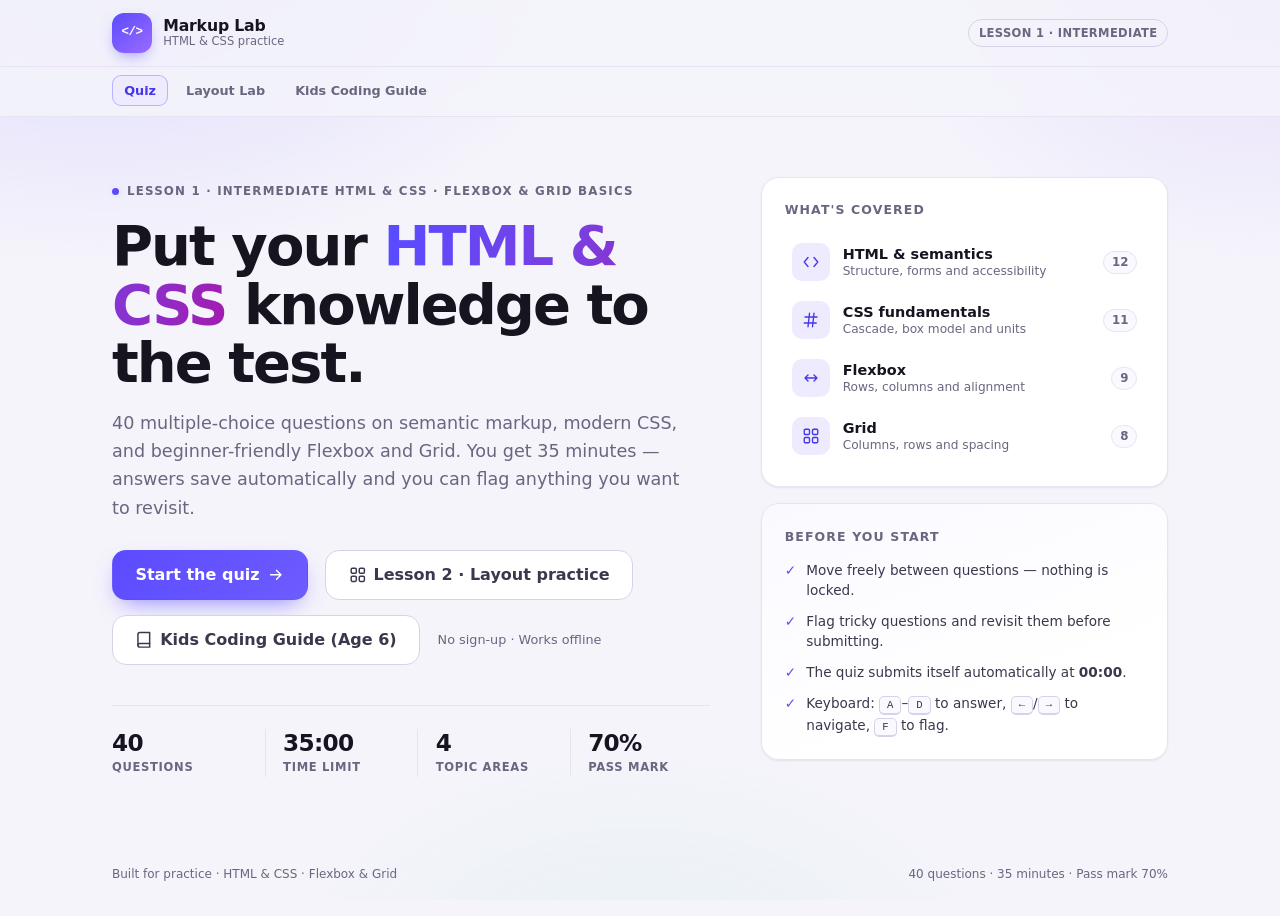
==== commit d40fa65e: "Add files via upload" ====
--- a/index.html
+++ b/index.html
@@ -21,7 +21,7 @@
         <span class="brand-text"><strong>Markup Lab</strong><span>HTML &amp; CSS practice</span></span>
       </a>
       <div class="topbar-right">
-        <span class="pill pill-level">Intermediate</span>
+        <span class="pill pill-level">Lesson 1 · Intermediate</span>
         <div class="timer" id="timer" role="timer" aria-label="Time remaining 35:00" hidden>
           <svg class="icon" viewBox="0 0 24 24" fill="none" stroke="currentColor" stroke-width="2" stroke-linecap="round" stroke-linejoin="round" aria-hidden="true">
             <circle cx="12" cy="12" r="9" />
@@ -31,6 +31,13 @@
         </div>
       </div>
     </div>
+    <nav class="site-tabs" aria-label="Site sections">
+      <div class="site-tabs-inner">
+        <a class="site-tab" href="index.html" aria-current="page">Quiz</a>
+        <a class="site-tab" href="lesson2.html">Layout Lab</a>
+        <a class="site-tab" href="kids-guide.html">Kids Coding Guide</a>
+      </div>
+    </nav>
   </header>
 
   <main id="main" tabindex="-1">
@@ -39,7 +46,7 @@
     <section class="screen" id="screen-start" aria-labelledby="start-title">
       <div class="start-grid">
         <div class="hero">
-          <p class="eyebrow"><span class="dot" aria-hidden="true"></span> Intermediate HTML &amp; CSS · Flexbox &amp; Grid basics</p>
+          <p class="eyebrow"><span class="dot" aria-hidden="true"></span> Lesson 1 · Intermediate HTML &amp; CSS · Flexbox &amp; Grid basics</p>
           <h1 id="start-title">Put your <span class="grad">HTML &amp; CSS</span> knowledge to the test.</h1>
           <p class="lede">
             40 multiple-choice questions on semantic markup, modern CSS, and beginner-friendly Flexbox and Grid.
@@ -53,6 +60,22 @@
                 <path d="M5 12h14M13 6l6 6-6 6" />
               </svg>
             </button>
+            <a class="btn btn-ghost btn-lg" href="lesson2.html">
+              <svg class="icon" viewBox="0 0 24 24" fill="none" stroke="currentColor" stroke-width="2" stroke-linecap="round" stroke-linejoin="round" aria-hidden="true">
+                <rect x="3" y="3" width="7" height="7" rx="1.5" />
+                <rect x="14" y="3" width="7" height="7" rx="1.5" />
+                <rect x="3" y="14" width="7" height="7" rx="1.5" />
+                <rect x="14" y="14" width="7" height="7" rx="1.5" />
+              </svg>
+              Lesson 2 · Layout practice
+            </a>
+            <a class="btn btn-ghost btn-lg" href="kids-guide.html">
+              <svg class="icon" viewBox="0 0 24 24" fill="none" stroke="currentColor" stroke-width="2" stroke-linecap="round" stroke-linejoin="round" aria-hidden="true">
+                <path d="M4 19.5A2.5 2.5 0 0 1 6.5 17H20" />
+                <path d="M6.5 2H20v20H6.5A2.5 2.5 0 0 1 4 19.5v-15A2.5 2.5 0 0 1 6.5 2z" />
+              </svg>
+              Kids Coding Guide (Age 6)
+            </a>
             <span class="hero-note">No sign-up · Works offline</span>
           </div>
 
@@ -184,6 +207,8 @@
           <div class="result-actions">
             <button class="btn btn-primary" id="btn-retake" type="button">Try again</button>
             <button class="btn btn-ghost" id="btn-review" type="button">Review answers</button>
+            <a class="btn btn-ghost" href="lesson2.html">Practice layouts</a>
+            <a class="btn btn-ghost" href="kids-guide.html">Kids coding guide</a>
           </div>
         </div>
       </div>
--- a/css/styles.css
+++ b/css/styles.css
@@ -278,6 +278,56 @@
   gap: 0.6rem;
 }
 
+/* ---------- Site tabs ---------- */
+
+.site-tabs {
+  border-top: 1px solid var(--line);
+}
+
+.site-tabs-inner {
+  display: flex;
+  gap: 0.35rem;
+  width: 100%;
+  max-width: 1120px;
+  margin: 0 auto;
+  padding: 0.55rem clamp(1rem, 3vw, 2rem) 0.6rem;
+  overflow-x: auto;
+  scrollbar-width: thin;
+}
+
+.site-tab {
+  display: inline-flex;
+  align-items: center;
+  gap: 0.4rem;
+  flex: none;
+  padding: 0.42rem 0.7rem;
+  border: 1px solid transparent;
+  border-radius: 9px;
+  color: var(--muted);
+  font-size: 0.8rem;
+  font-weight: 700;
+  line-height: 1.2;
+  text-decoration: none;
+  white-space: nowrap;
+  transition: background 0.15s ease, color 0.15s ease, border-color 0.15s ease;
+}
+
+.site-tab:hover {
+  background: var(--surface-2);
+  color: var(--ink-2);
+}
+
+.site-tab[aria-current="page"] {
+  background: var(--accent-soft);
+  border-color: color-mix(in srgb, var(--accent) 35%, transparent);
+  color: var(--accent-strong);
+}
+
+.site-tab .icon {
+  width: 0.95rem;
+  height: 0.95rem;
+}
+
 .pill {
   display: inline-flex;
   align-items: center;
@@ -1212,7 +1262,7 @@
   justify-content: space-between;
   gap: 0.8rem;
   margin: 2.25rem 0 1rem;
-  scroll-margin-top: 90px;
+  scroll-margin-top: 120px;
 }
 
 .review-head h2 {
